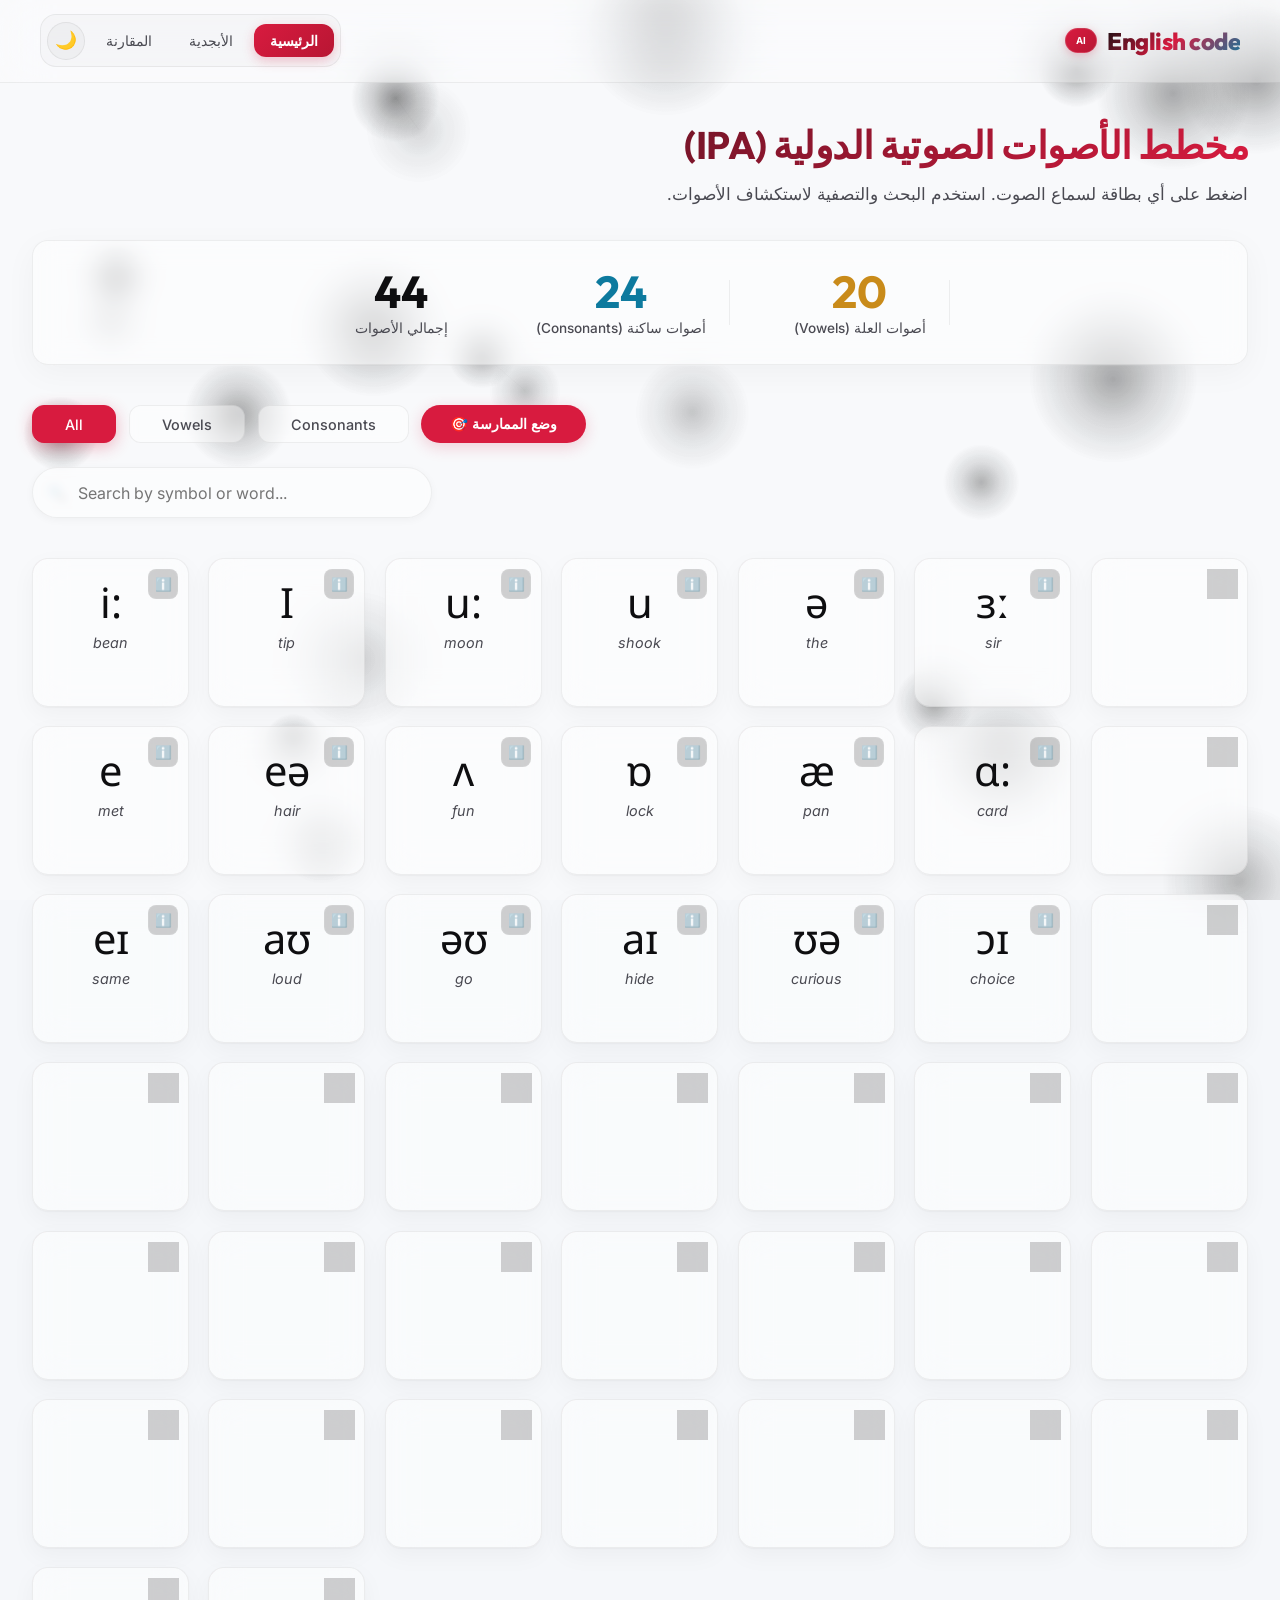
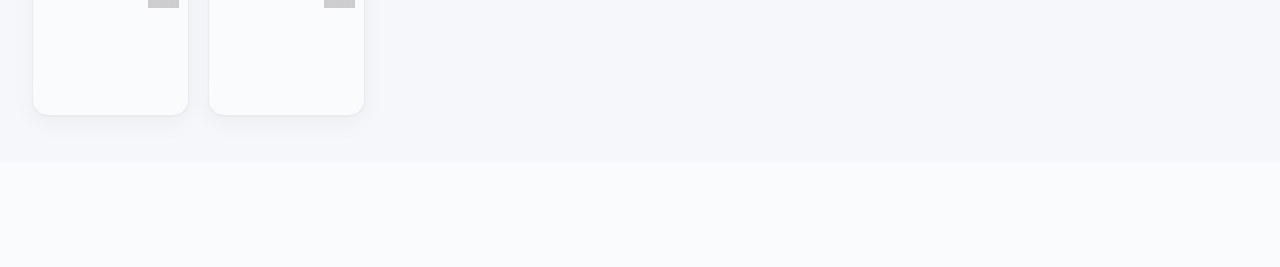
==== index.html @ bb591b95 "الإصدار الأولي: مشروع مخطط IPA التفاعلي مع جميع الأصوات والتصاميم" ====
<!DOCTYPE html>
<html lang="ar" dir="rtl">
<head>
    <meta charset="UTF-8">
    <meta name="viewport" content="width=device-width, initial-scale=1.0">
    <title>مخطط IPA التفاعلي - الرئيسية</title>
    <link rel="stylesheet" href="css/style.css">
    <link rel="stylesheet" href="css/components.css">

</head>
<body>

    <canvas id="bgCanvas"></canvas>

    <header class="site-header" id="mainHeader">
        <div class="logo">
            <a href="index.html">
                <span class="logo-brand">English code</span>
                <span class="logo-badge">AI</span>
            </a>
        </div>
        <nav>
            <ul class="nav-list">
                <li><a href="index.html" class="active">الرئيسية</a></li>
                <li><a href="alphabet.html">الأبجدية</a></li>
                <li><a href="compare.html">المقارنة</a></li>
                <li>
                    <button class="theme-toggle" id="themeToggle" aria-label="تبديل الوضع الليلي">🌙</button>
                </li>
            </ul>
        </nav>
    </header>

    <main id="mainContent">
        <div class="intro">
            <h1>مخطط الأصوات الصوتية الدولية (IPA)</h1>
            <p>اضغط على أي بطاقة لسماع الصوت. استخدم البحث والتصفية لاستكشاف الأصوات.</p>
        </div>

        <div class="hero-stats">
            <div class="stat-item">
                <div class="stat-number" id="vowelCount">0</div>
                <div class="stat-label">أصوات العلة (Vowels)</div>
            </div>
            <div class="stat-item">
                <div class="stat-number" id="consonantCount">0</div>
                <div class="stat-label">أصوات ساكنة (Consonants)</div>
            </div>
            <div class="stat-item">
                <div class="stat-number" id="totalCount">0</div>
                <div class="stat-label">إجمالي الأصوات</div>
            </div>
        </div>

        <div class="content-ltr" dir="ltr">
            <div class="filter-buttons">
                <button class="filter-btn active" data-filter="all">All</button>
                <button class="filter-btn" data-filter="vowels">Vowels</button>
                <button class="filter-btn" data-filter="consonants">Consonants</button>
                <button class="practice-btn" id="practiceBtn">🎯 وضع الممارسة</button>
            </div>
            <div class="search-bar">
                <input type="text" id="searchInput" placeholder="Search by symbol or word...">
            </div>
            <div class="cards-grid" id="cardsContainer"></div>
        </div>
    </main>

    <footer class="site-footer">
        <p>© 2026 English code. جميع الحقوق محفوظة.</p>
        <p>المؤلف: medo king | <a href="https://wa.me/201277398832" target="_blank" style="color: var(--color-accent); text-decoration: none;">واتساب: 01277398832</a></p>
        <p style="font-size: 0.8rem; opacity: 0.7;">جميع الملفات الصوتية من مصادر مفتوحة.</p>
    </footer>

    <div id="detailModal" class="modal-overlay" style="display: none;" role="dialog" aria-modal="true" aria-label="نافذة التفاصيل">
        <div class="modal-content">
            <button class="modal-close-btn" id="closeModalBtn" aria-label="إغلاق النافذة">&times;</button>
            <div id="modalBody" class="modal-body"></div>
        </div>
    </div>

    <!-- ترتيب التحميل مهم: config قبل كل شيء، ثم الخدمات المشتركة، ثم منطق الصفحة -->
    <script src="js/config.js"></script>
    <script src="js/data-service.js"></script>
    <script src="js/audio-service.js"></script>
    <script src="js/theme-service.js"></script>
    <script src="js/sound-card-factory.js"></script>
    <script src="js/particles.js"></script>
    <script src="js/home-page.js"></script>
</body>
</html>
---- css/style.css ----
@import url('https://fonts.googleapis.com/css2?family=Outfit:wght@400;600;700&family=Inter:wght@400;500;600&family=Noto+Sans:ital,wght@0,400;0,700;1,400&display=swap');

:root {
    /* Light Mode (محسّن) */
    --color-bg: #f5f7fa;
    --color-card: rgba(255, 255, 255, 0.45);
    --color-card-solid: #ffffff;
    --color-accent: #d81b3f;
    --color-accent-glow: rgba(216, 27, 63, 0.3);
    --color-gold: #c98b1a;
    --color-cyan: #0d7a9e;
    --color-text: #0e0e10;
    --color-text-secondary: #4a4a52;
    --color-border: rgba(0, 0, 0, 0.06);
    --color-shadow: rgba(0, 0, 0, 0.04);
    --font-display: 'Outfit', sans-serif;
    --font-body: 'Inter', sans-serif;
    --font-symbols: 'Noto Sans', 'Segoe UI', system-ui, sans-serif;
    --border-radius: 16px;
    --transition-speed: 0.25s;
}

/* Dark Mode (محسّن) */
[data-theme="dark"] {
    --color-bg: #090a0f;
    --color-card: rgba(255, 255, 255, 0.03);
    --color-card-solid: #12141c;
    --color-text: #f0f2f7;
    --color-text-secondary: #8a8e99;
    --color-border: rgba(255, 255, 255, 0.05);
    --color-shadow: rgba(0, 0, 0, 0.4);
}

* {
    margin: 0;
    padding: 0;
    box-sizing: border-box;
}

html {
    scroll-behavior: smooth;
    scrollbar-width: thin;
    scrollbar-color: var(--color-accent) transparent;
}

body {
    background-color: var(--color-bg);
    color: var(--color-text);
    font-family: var(--font-body);
    line-height: 1.6;
    min-height: 100vh;
    display: flex;
    flex-direction: column;
    overflow-x: hidden;
    position: relative;
    transition: background-color 0.4s ease, color 0.4s ease;
}

/* Custom Scrollbar */
::-webkit-scrollbar {
    width: 8px;
}
::-webkit-scrollbar-track {
    background: transparent;
}
::-webkit-scrollbar-thumb {
    background: var(--color-accent);
    border-radius: 4px;
    opacity: 0.5;
}
::-webkit-scrollbar-thumb:hover {
    background: #b81633;
}

/* ===== خلفية Canvas ===== */
/*
 * شفافة تمامًا عمدًا: particles.js أصبح يرسم "غسلة" شبه شفافة بنفس منطق
 * الوضع الليلي/النهاري بنفسه (rgba wash داخل الـ Canvas)، فلا حاجة لخلفية
 * CSS منفصلة هنا قد تتعارض معها أو تُضاعف التعتيم فوق بعضه.
 */
#bgCanvas {
    position: fixed;
    top: 0;
    left: 0;
    width: 100%;
    height: 100%;
    z-index: 0;
    pointer-events: none;
    background: transparent;
}

/* ===== المحتويات فوق الخلفية ===== */
header, main, footer, .modal-overlay {
    position: relative;
    z-index: 1;
}

/* ===== انتقال الصفحة ===== */
::view-transition-old(root) { animation: fadeOut 0.25s ease forwards; }
::view-transition-new(root) { animation: fadeIn 0.35s ease forwards; }
@keyframes fadeOut { from { opacity: 1; } to { opacity: 0; } }
@keyframes fadeIn { from { opacity: 0; transform: translateY(12px); } to { opacity: 1; transform: translateY(0); } }

/* ===== الهيدر الزجاجي المحسّن ===== */
.site-header {
    position: sticky;
    top: 0;
    z-index: 100;
    padding: 0.9rem 2.5rem;
    background: rgba(255, 255, 255, 0.25);
    backdrop-filter: blur(24px) saturate(140%);
    -webkit-backdrop-filter: blur(24px) saturate(140%);
    border-bottom: 1px solid var(--color-border);
    display: flex;
    justify-content: space-between;
    align-items: center;
    transition: all 0.4s cubic-bezier(0.16, 1, 0.3, 1);
    gap: 1.5rem;
}

[data-theme="dark"] .site-header {
    background: rgba(10, 10, 12, 0.45);
    border-bottom-color: rgba(255, 255, 255, 0.04);
}

.site-header.scrolled {
    background: rgba(255, 255, 255, 0.92);
    backdrop-filter: blur(32px) saturate(160%);
    box-shadow: 0 4px 30px var(--color-shadow), 0 1px 0 rgba(216, 27, 63, 0.06);
    padding: 0.7rem 2.5rem;
}

[data-theme="dark"] .site-header.scrolled {
    background: rgba(10, 10, 12, 0.92);
    box-shadow: 0 4px 30px rgba(0,0,0,0.5), 0 1px 0 rgba(216, 27, 63, 0.08);
}

/* ===== الشعار المحسّن ===== */
.logo {
    display: flex;
    align-items: center;
    gap: 0.6rem;
    flex-shrink: 0;
}

.logo a {
    display: flex;
    align-items: center;
    gap: 0.6rem;
    text-decoration: none;
    position: relative;
    padding: 0.4rem 0;
}

.logo-brand {
    font-family: var(--font-display);
    font-weight: 800;
    font-size: 1.5rem;
    letter-spacing: -0.5px;
    background: linear-gradient(135deg, var(--color-text) 0%, var(--color-accent) 50%, var(--color-cyan) 100%);
    -webkit-background-clip: text;
    -webkit-text-fill-color: transparent;
    background-clip: text;
    position: relative;
    transition: all 0.3s ease;
}

.logo a:hover .logo-brand {
    filter: brightness(1.1);
    transform: scale(1.02);
}

.logo-badge {
    font-size: 0.6rem;
    font-weight: 700;
    color: #fff;
    background: linear-gradient(135deg, var(--color-accent), #b81633);
    padding: 0.25rem 0.6rem;
    border-radius: 20px;
    letter-spacing: 0.5px;
    text-transform: uppercase;
    box-shadow: 0 2px 8px rgba(216, 27, 63, 0.25);
    animation: badgePulse 3s ease-in-out infinite;
    border: 1px solid rgba(255,255,255,0.15);
    white-space: nowrap;
}

@keyframes badgePulse {
    0%, 100% { box-shadow: 0 2px 8px rgba(216, 27, 63, 0.25); }
    50% { box-shadow: 0 2px 16px rgba(216, 27, 63, 0.4); }
}

[data-theme="dark"] .logo-badge {
    background: linear-gradient(135deg, var(--color-accent), #ff3355);
}

/* ===== Dark Mode Toggle المحسّن ===== */
.theme-toggle {
    background: rgba(0,0,0,0.03);
    border: 1px solid var(--color-border);
    border-radius: 50%;
    width: 38px;
    height: 38px;
    cursor: pointer;
    display: flex;
    align-items: center;
    justify-content: center;
    font-size: 1.1rem;
    transition: all 0.3s cubic-bezier(0.16, 1, 0.3, 1);
    color: var(--color-text-secondary);
    position: relative;
    overflow: hidden;
}

.theme-toggle::before {
    content: '';
    position: absolute;
    inset: 0;
    border-radius: 50%;
    background: linear-gradient(135deg, var(--color-accent), var(--color-cyan));
    opacity: 0;
    transition: opacity 0.3s ease;
    z-index: -1;
}

.theme-toggle:hover {
    border-color: transparent;
    color: #fff;
    transform: rotate(20deg) scale(1.1);
    box-shadow: 0 4px 16px rgba(216, 27, 63, 0.2);
}

.theme-toggle:hover::before {
    opacity: 1;
}

/* ===== قائمة التنقل المحسّنة ===== */
.nav-list {
    list-style: none;
    display: flex;
    gap: 0.3rem;
    align-items: center;
    background: rgba(0,0,0,0.02);
    padding: 0.4rem;
    border-radius: 16px;
    border: 1px solid var(--color-border);
}

[data-theme="dark"] .nav-list {
    background: rgba(255,255,255,0.03);
}

.nav-list a {
    color: var(--color-text-secondary);
    text-decoration: none;
    font-size: 0.9rem;
    font-weight: 500;
    padding: 0.5rem 1rem;
    border-radius: 12px;
    transition: all 0.25s cubic-bezier(0.16, 1, 0.3, 1);
    position: relative;
    white-space: nowrap;
}

.nav-list a:hover {
    color: var(--color-text);
    background: rgba(0,0,0,0.04);
}

.nav-list a.active {
    color: #fff;
    background: linear-gradient(135deg, var(--color-accent), #b81633);
    box-shadow: 0 4px 12px rgba(216, 27, 63, 0.25);
    font-weight: 600;
}

.nav-list a.active:hover {
    transform: translateY(-1px);
    box-shadow: 0 6px 16px rgba(216, 27, 63, 0.35);
}

/* ===== المحتوى الرئيسي ===== */
main {
    flex: 1;
    padding: 2rem;
    max-width: 1300px;
    margin: 0 auto;
    width: 100%;
    animation: fadeIn 0.5s ease;
}

.intro {
    margin-bottom: 2rem;
    text-align: right;
}

.intro h1 {
    font-family: var(--font-display);
    font-weight: 700;
    font-size: 2.4rem;
    margin-bottom: 0.3rem;
    letter-spacing: -0.5px;
    color: var(--color-text);
    background: linear-gradient(135deg, var(--color-text) 0%, var(--color-accent) 100%);
    -webkit-background-clip: text;
    -webkit-text-fill-color: transparent;
    background-clip: text;
}

.intro p {
    color: var(--color-text-secondary);
    font-size: 1.05rem;
}

/* ===== لوحة المعلومات المحسّنة ===== */
.hero-stats {
    display: flex;
    gap: 2.5rem;
    background: var(--color-card);
    backdrop-filter: blur(12px);
    -webkit-backdrop-filter: blur(12px);
    padding: 1.5rem 2.5rem;
    border-radius: var(--border-radius);
    margin-bottom: 2.5rem;
    justify-content: center;
    flex-wrap: wrap;
    border: 1px solid var(--color-border);
    box-shadow: 0 8px 32px var(--color-shadow);
    transition: transform 0.3s ease;
}

.hero-stats:hover {
    transform: translateY(-2px);
}

.stat-item {
    text-align: center;
    position: relative;
    padding: 0 1.5rem;
}

.stat-item:not(:last-child)::after {
    content: '';
    position: absolute;
    right: 0;
    top: 20%;
    height: 60%;
    width: 1px;
    background: var(--color-border);
}

.stat-number {
    font-family: var(--font-display);
    font-size: 2.8rem;
    font-weight: 700;
    line-height: 1.2;
    transition: transform 0.3s ease;
}

.stat-item:hover .stat-number {
    transform: scale(1.1);
}

.stat-number#vowelCount { color: var(--color-gold); }
.stat-number#consonantCount { color: var(--color-cyan); }
.stat-number#totalCount { color: var(--color-text); }

.stat-label {
    color: var(--color-text-secondary);
    font-size: 0.85rem;
    font-weight: 500;
}

/* ===== أزرار التصفية المحسّنة ===== */
.filter-btn {
    background: var(--color-card);
    backdrop-filter: blur(5px);
    color: var(--color-text-secondary);
    border: 1px solid var(--color-border);
    border-radius: 12px;
    padding: 0.6rem 2rem;
    cursor: pointer;
    font-family: var(--font-body);
    font-size: 0.9rem;
    font-weight: 500;
    transition: all var(--transition-speed);
    position: relative;
    overflow: hidden;
}

.filter-btn::before {
    content: '';
    position: absolute;
    inset: 0;
    background: linear-gradient(135deg, transparent, rgba(255,255,255,0.1));
    opacity: 0;
    transition: opacity 0.3s;
}

.filter-btn:hover::before {
    opacity: 1;
}

.filter-btn:hover {
    border-color: var(--color-text-secondary);
    color: var(--color-text);
    transform: translateY(-1px);
    box-shadow: 0 4px 15px var(--color-accent-glow);
}

.filter-btn.active[data-filter="all"] {
    background: var(--color-accent);
    color: #fff;
    border-color: var(--color-accent);
    box-shadow: 0 4px 16px rgba(216, 27, 63, 0.3);
}

.filter-btn.active[data-filter="vowels"] {
    background: var(--color-gold);
    color: #fff;
    border-color: var(--color-gold);
    box-shadow: 0 4px 16px rgba(201, 139, 26, 0.3);
}

.filter-btn.active[data-filter="consonants"] {
    background: var(--color-cyan);
    color: #fff;
    border-color: var(--color-cyan);
    box-shadow: 0 4px 16px rgba(13, 122, 158, 0.3);
}

.filter-buttons {
    display: flex;
    gap: 0.8rem;
    margin-bottom: 1.5rem;
    flex-wrap: wrap;
}

/* ===== البحث المحسّن ===== */
.search-bar {
    position: relative;
    margin-bottom: 1.5rem;
}

.search-bar input {
    width: 100%;
    max-width: 400px;
    padding: 0.9rem 1.5rem 0.9rem 2.8rem;
    background: var(--color-card);
    backdrop-filter: blur(5px);
    border: 1px solid var(--color-border);
    border-radius: 40px;
    color: var(--color-text);
    font-family: var(--font-body);
    font-size: 1rem;
    outline: none;
    transition: all 0.3s ease;
    box-shadow: 0 2px 8px var(--color-shadow);
}

.search-bar::before {
    content: '🔍';
    position: absolute;
    left: 1rem;
    top: 50%;
    transform: translateY(-50%);
    opacity: 0.4;
    font-size: 0.9rem;
}

.search-bar input:focus {
    border-color: var(--color-accent);
    box-shadow: 0 0 0 4px rgba(216, 27, 63, 0.08), 0 4px 12px rgba(216, 27, 63, 0.1);
    background: rgba(255, 255, 255, 0.9);
}

[data-theme="dark"] .search-bar input:focus {
    background: rgba(255, 255, 255, 0.05);
}

/* ===== Toast Notifications ===== */
.toast-container {
    position: fixed;
    bottom: 2rem;
    left: 50%;
    transform: translateX(-50%);
    z-index: 2000;
    display: flex;
    flex-direction: column;
    gap: 0.5rem;
    pointer-events: none;
}

.toast {
    background: var(--color-card);
    backdrop-filter: blur(16px);
    border: 1px solid var(--color-border);
    padding: 0.8rem 1.5rem;
    border-radius: 40px;
    box-shadow: 0 8px 32px var(--color-shadow);
    font-size: 0.9rem;
    color: var(--color-text);
    animation: toastIn 0.3s ease, toastOut 0.3s ease 2.7s forwards;
    display: flex;
    align-items: center;
    gap: 0.5rem;
    pointer-events: auto;
}

@keyframes toastIn {
    from { opacity: 0; transform: translateY(20px) scale(0.9); }
    to { opacity: 1; transform: translateY(0) scale(1); }
}

@keyframes toastOut {
    to { opacity: 0; transform: translateY(-20px) scale(0.9); }
}

/* ===== التذييل ===== */
.site-footer {
    background: var(--color-card);
    backdrop-filter: blur(8px);
    padding: 1.2rem 2rem;
    text-align: center;
    color: var(--color-text-secondary);
    font-size: 0.85rem;
    border-top: 1px solid var(--color-border);
    margin-top: auto;
}

/* ===== Loading Skeleton ===== */
.skeleton {
    background: linear-gradient(90deg, var(--color-border) 25%, rgba(255,255,255,0.5) 50%, var(--color-border) 75%);
    background-size: 200% 100%;
    animation: shimmer 1.5s infinite;
    border-radius: var(--border-radius);
}

@keyframes shimmer {
    0% { background-position: 200% 0; }
    100% { background-position: -200% 0; }
}

/* ===== استجابة الجوال ===== */
@media (max-width: 640px) {
    .site-header { padding: 0.6rem 1rem; flex-wrap: wrap; gap: 0.5rem; }
    .nav-list { gap: 1rem; font-size: 0.85rem; }
    main { padding: 1rem; }
    .intro h1 { font-size: 1.8rem; }
    .hero-stats { padding: 1rem; gap: 1.2rem; }
    .stat-number { font-size: 2rem; }
    .stat-item:not(:last-child)::after { display: none; }

    .theme-toggle { margin-right: 0.5rem; width: 32px; height: 32px; }
}
---- css/components.css ----
/* ========== البطاقات (Liquid Glass محسّن) ========== */
.sound-card {
    background: var(--color-card);
    backdrop-filter: blur(16px) saturate(110%);
    -webkit-backdrop-filter: blur(16px) saturate(110%);
    border-radius: var(--border-radius);
    padding: 1.2rem 0.8rem;
    text-align: center;
    cursor: pointer;
    position: relative;
    overflow: hidden;
    border: 1px solid var(--color-border);
    box-shadow: 0 8px 24px var(--color-shadow), 0 1px 2px var(--color-shadow);
    user-select: none;
    transform-style: preserve-3d;
    transition: transform 0.4s cubic-bezier(0.16, 1, 0.3, 1), box-shadow 0.4s cubic-bezier(0.16, 1, 0.3, 1), border-color 0.3s ease;
    will-change: transform;
    opacity: 0;
    animation: cardAppear 0.5s cubic-bezier(0.23, 1, 0.32, 1) forwards;
}

@keyframes cardAppear {
    0% { opacity: 0; transform: translateY(30px) scale(0.95); }
    100% { opacity: 1; transform: translateY(0) scale(1); }
}

/* Glow Effect on Hover (تتبع الماوس) */
.sound-card::after {
    content: '';
    position: absolute;
    inset: -2px;
    border-radius: inherit;
    background: radial-gradient(circle at var(--mouse-x, 50%) var(--mouse-y, 50%), rgba(216, 27, 63, 0.2), transparent 60%);
    opacity: 0;
    transition: opacity 0.4s ease;
    pointer-events: none;
    z-index: -1;
}

.sound-card:hover::after {
    opacity: 1;
}

/* Gradient Border */
.sound-card::before {
    content: '';
    position: absolute;
    inset: -1px;
    border-radius: inherit;
    background: linear-gradient(135deg, rgba(216, 27, 63, 0.2), rgba(13, 122, 158, 0.1), rgba(216, 27, 63, 0.15));
    -webkit-mask: linear-gradient(#fff 0 0) content-box, linear-gradient(#fff 0 0);
    -webkit-mask-composite: xor;
    mask-composite: exclude;
    padding: 1px;
    pointer-events: none;
    opacity: 0.3;
    transition: opacity 0.4s ease;
}

.sound-card:hover::before {
    opacity: 1;
}

.sound-card:hover {
    border-color: rgba(216, 27, 63, 0.15);
    box-shadow: 0 12px 48px rgba(216, 27, 63, 0.08), 0 0 0 1px rgba(216, 27, 63, 0.05);
    transform: translateY(-4px);
}

.sound-card:active {
    transform: translateY(-2px) scale(0.98);
}

.sound-card .symbol {
    font-family: var(--font-symbols);
    font-size: 2.6rem;
    color: var(--color-text);
    margin-bottom: 0.2rem;
    line-height: 1.2;
    transform: translateZ(30px);
    transition: transform 0.3s ease;
}

.sound-card:hover .symbol {
    transform: translateZ(30px) scale(1.1);
}

.sound-card .word {
    font-size: 0.9rem;
    color: var(--color-text-secondary);
    margin-bottom: 0.4rem;
    font-style: italic;
    transform: translateZ(20px);
}

/* Small letter for alphabet */
.small-letter {
    font-size: 1.2rem;
    color: var(--color-text-secondary);
    opacity: 0.7;
    margin-bottom: 0.3rem;
}

.phonetic {
    font-family: var(--font-symbols);
    font-size: 0.85rem;
    color: var(--color-accent);
    opacity: 0.8;
}

/* ===== المؤثر الصوتي المحسّن ===== */
.audio-visualizer {
    display: flex;
    justify-content: center;
    align-items: center;
    gap: 3px;
    height: 24px;
    margin: 6px 0 2px;
    opacity: 0;
    transition: opacity 0.2s ease;
}

.sound-card.is-playing .audio-visualizer {
    opacity: 1;
}

.audio-visualizer .bar {
    display: block;
    width: 4px;
    height: 6px;
    background: var(--color-accent);
    border-radius: 4px;
    transform-origin: bottom;
    transition: height 0.1s ease;
}

.sound-card.is-playing .audio-visualizer .bar:nth-child(1) {
    animation: barBounce 0.4s ease-in-out infinite alternate;
}
.sound-card.is-playing .audio-visualizer .bar:nth-child(2) {
    animation: barBounce 0.6s ease-in-out 0.1s infinite alternate;
}
.sound-card.is-playing .audio-visualizer .bar:nth-child(3) {
    animation: barBounce 0.5s ease-in-out 0.2s infinite alternate;
}

@keyframes barBounce {
    0% { height: 6px; background: var(--color-text-secondary); }
    100% { height: 22px; background: var(--color-accent); }
}

/* ===== زر التفاصيل — تصميم SVG احترافي ===== */
.info-btn {
    position: absolute;
    top: 10px;
    right: 10px;
    width: 30px;
    height: 30px;
    border-radius: 8px;
    border: 1px solid rgba(255, 255, 255, 0.1);
    background: rgba(0, 0, 0, 0.3);
    cursor: pointer;
    display: flex;
    align-items: center;
    justify-content: center;
    padding: 0;
    transition: all 0.25s cubic-bezier(0.4, 0, 0.2, 1);
    z-index: 2;
    transform: translateZ(40px);
}

.info-btn svg {
    width: 16px;
    height: 16px;
    stroke: rgba(255, 255, 255, 0.5);
    transition: all 0.25s ease;
    pointer-events: none;
}

/* عند hover على البطاقة — يظهر الزر بوضوح */
.sound-card:hover .info-btn {
    border-color: rgba(255, 255, 255, 0.2);
    background: rgba(0, 0, 0, 0.5);
}

/* عند hover على الزر نفسه */
.info-btn:hover {
    background: rgba(216, 27, 63, 0.2);
    border-color: rgba(216, 27, 63, 0.5);
    transform: translateZ(40px) translateY(-2px);
    box-shadow: 0 4px 12px rgba(216, 27, 63, 0.15);
}

.info-btn:hover svg {
    stroke: #d81b3f;
}

.info-btn:active {
    transform: translateZ(40px) translateY(0) scale(0.95);
}

/* إخفاء جزئي عند عدم التفاعل */
.sound-card .info-btn {
    opacity: 0.6;
}

.sound-card:hover .info-btn {
    opacity: 1;
}

/* ===== المودال الزجاجي المحسّن ===== */
.modal-overlay {
    position: fixed;
    top: 0;
    left: 0;
    width: 100%;
    height: 100%;
    background: rgba(0, 0, 0, 0.2);
    backdrop-filter: blur(20px);
    -webkit-backdrop-filter: blur(20px);
    display: none;
    justify-content: center;
    align-items: center;
    z-index: 1000;
    padding: 1.5rem;
    animation: fadeIn 0.3s ease;
}

.modal-content {
    background: var(--color-card);
    backdrop-filter: blur(40px);
    -webkit-backdrop-filter: blur(40px);
    border-radius: 24px;
    max-width: 560px;
    width: 100%;
    max-height: 90vh;
    overflow-y: auto;
    padding: 2rem 2rem 2.5rem;
    position: relative;
    border: 1px solid var(--color-border);
    box-shadow: 0 32px 80px var(--color-shadow);
    direction: rtl;
    animation: slideUp 0.4s cubic-bezier(0.23, 1, 0.32, 1);
    transform-origin: center;
}

@keyframes slideUp {
    from { transform: translateY(40px) scale(0.96) rotateX(-5deg); opacity: 0; }
    to { transform: translateY(0) scale(1) rotateX(0); opacity: 1; }
}

.modal-close-btn {
    position: sticky;
    top: 0;
    float: left;
    background: rgba(0,0,0,0.02);
    border: none;
    color: var(--color-text-secondary);
    font-size: 2.2rem;
    font-weight: 300;
    cursor: pointer;
    padding: 0 0.5rem;
    border-radius: 50%;
    transition: all 0.3s ease;
    z-index: 10;
    line-height: 1;
}

.modal-close-btn:hover {
    color: var(--color-accent);
    background: rgba(216, 27, 63, 0.08);
    transform: rotate(90deg) scale(1.1);
}

.modal-symbol { 
    font-family: var(--font-symbols); 
    font-size: 4.5rem; 
    color: var(--color-text); 
    direction: ltr; 
    text-align: center;
    margin-bottom: 0.5rem;
}

.modal-word { 
    font-size: 1.4rem; 
    color: var(--color-text-secondary); 
    font-style: italic; 
    direction: ltr; 
    text-align: center;
}

.modal-guide-image { 
    max-width: 200px; 
    border-radius: 16px; 
    border: 1px solid var(--color-border); 
    margin: 1rem auto; 
    display: block;
    box-shadow: 0 8px 24px var(--color-shadow);
    transition: transform 0.3s ease;
}

.modal-guide-image:hover {
    transform: scale(1.02);
}

.modal-play-main { 
    background: var(--color-accent); 
    color: #fff; 
    border: none; 
    border-radius: 40px; 
    padding: 0.9rem 2.5rem; 
    font-weight: 600; 
    cursor: pointer; 
    transition: all 0.3s;
    display: block;
    margin: 1rem auto;
    font-size: 1rem;
    box-shadow: 0 4px 16px rgba(216, 27, 63, 0.2);
}

.modal-play-main:hover { 
    background: #b81633; 
    transform: translateY(-2px) scale(1.02);
    box-shadow: 0 6px 20px rgba(216, 27, 63, 0.3);
}

.modal-play-main:active {
    transform: translateY(0) scale(0.98);
}

.modal-description {
    text-align: right; 
    background: rgba(0,0,0,0.02); 
    padding: 1.2rem 1.5rem; 
    border-radius: 16px; 
    border-right: 4px solid var(--color-accent);
    margin-top: 1rem;
}

[data-theme="dark"] .modal-description {
    background: rgba(255,255,255,0.03);
}

.modal-description h3 {
    margin-bottom: 0.5rem;
    font-family: var(--font-display);
}

.modal-description p { 
    color: var(--color-text-secondary); 
    line-height: 1.9; 
}

.modal-words-section h3 {
    text-align: right;
    font-family: var(--font-display);
    margin-bottom: 1rem;
}

/* شبكة الأمثلة (اتجاه LTR للكلمات الإنجليزية) */
.modal-words-grid { 
    display: flex; 
    flex-wrap: wrap; 
    gap: 0.6rem; 
    justify-content: center; 
    direction: ltr;
}

.modal-word-item { 
    background: rgba(0,0,0,0.02); 
    border-radius: 30px; 
    padding: 0.5rem 1.2rem; 
    display: inline-flex; 
    align-items: center; 
    gap: 0.6rem; 
    border: 1px solid transparent;
    transition: all 0.2s ease;
    cursor: pointer;
}

.modal-word-item:hover { 
    border-color: var(--color-accent); 
    background: rgba(216, 27, 63, 0.05);
    transform: translateY(-1px);
}

.modal-word-play { 
    background: none; 
    border: none; 
    color: var(--color-accent); 
    cursor: pointer;
    font-size: 0.8rem;
    transition: transform 0.2s;
}

.modal-word-play:hover {
    transform: scale(1.2);
}

/* ===== عناصر المقارنة المحسّنة ===== */
.compare-controls { 
    display: flex; 
    justify-content: center; 
    align-items: center; 
    gap: 1.5rem; 
    flex-wrap: wrap; 
    margin-bottom: 2rem;
}

.sound-select { 
    background: var(--color-card); 
    backdrop-filter: blur(5px); 
    color: var(--color-text); 
    border: 1px solid var(--color-border); 
    border-radius: var(--border-radius); 
    padding: 0.8rem 1.2rem; 
    min-width: 200px;
    font-size: 1rem;
    cursor: pointer;
    transition: all 0.3s;
}

.sound-select:focus {
    border-color: var(--color-accent);
    box-shadow: 0 0 0 3px rgba(216, 27, 63, 0.1);
    outline: none;
}

.vs-text { 
    font-size: 1.6rem; 
    font-weight: bold; 
    color: var(--color-accent);
    font-family: var(--font-display);
}

.compare-cards {
    display: grid;
    grid-template-columns: 1fr 1fr;
    gap: 2rem;
    margin-bottom: 2rem;
}

.compare-card {
    min-height: 200px;
    display: flex;
    flex-direction: column;
    justify-content: center;
    align-items: center;
}

.compare-card .play-btn {
    margin-top: 1rem;
    background: var(--color-accent);
    color: white;
    border: none;
    border-radius: 50%;
    width: 48px;
    height: 48px;
    font-size: 1.2rem;
    cursor: pointer;
    transition: all 0.3s;
    box-shadow: 0 4px 12px rgba(216, 27, 63, 0.2);
}

.compare-card .play-btn:hover {
    transform: scale(1.1);
    box-shadow: 0 6px 16px rgba(216, 27, 63, 0.3);
}

.explanation-box { 
    background: var(--color-card); 
    backdrop-filter: blur(10px); 
    border-radius: var(--border-radius); 
    padding: 1.5rem; 
    border: 1px solid var(--color-border);
    box-shadow: 0 8px 32px var(--color-shadow);
}

.explanation-box h3 {
    font-family: var(--font-display);
    margin-bottom: 1rem;
    color: var(--color-text);
    text-align: center;
}

.desc-item { 
    background: rgba(0,0,0,0.02); 
    padding: 1rem 1.2rem; 
    border-radius: var(--border-radius); 
    border-right: 3px solid var(--color-accent);
    margin-bottom: 0.8rem;
    transition: transform 0.2s;
}

.desc-item:hover {
    transform: translateX(-4px);
}

.desc-item strong {
    color: var(--color-accent);
    font-size: 1.1rem;
}

/* ===== Cards Grid ===== */
.cards-grid {
    display: grid;
    grid-template-columns: repeat(auto-fill, minmax(140px, 1fr));
    gap: 1.2rem;
    padding: 1rem 0;
}

/* ===== Empty State ===== */
.empty-state {
    text-align: center;
    padding: 3rem;
    color: var(--color-text-secondary);
    grid-column: 1 / -1;
}

.empty-state-icon {
    font-size: 3rem;
    margin-bottom: 1rem;
    opacity: 0.5;
}

/* ===== Responsive Compare ===== */
@media (max-width: 640px) {
    .compare-cards {
        grid-template-columns: 1fr;
    }
    .compare-card {
        min-height: 160px;
    }
}

/* ========== صور الدليل في بطاقات المقارنة ========== */
.compare-card .guide-image {
    max-width: 100%;
    height: auto;
    max-height: 130px;
    border-radius: 12px;
    margin-bottom: 0.8rem;
    object-fit: contain;
    display: block;
    margin-left: auto;
    margin-right: auto;
    transition: transform 0.3s ease;
}

.compare-card:hover .guide-image {
    transform: scale(1.05);
}

/* تحسين توزيع البطاقة نفسها */
.compare-card {
    display: flex;
    flex-direction: column;
    justify-content: space-between;
    align-items: center;
    min-height: 240px;
    padding: 1.5rem 1rem;
}

/* ===== زر وضع الممارسة ===== */
.practice-btn {
    background: var(--color-accent);
    color: #fff;
    border: none;
    border-radius: 40px;
    padding: 0.6rem 1.8rem;
    font-family: var(--font-body);
    font-size: 0.9rem;
    font-weight: 600;
    cursor: pointer;
    transition: all 0.3s ease;
    margin-right: auto;
    box-shadow: 0 4px 16px rgba(216, 27, 63, 0.2);
}

.practice-btn:hover {
    transform: translateY(-2px);
    box-shadow: 0 6px 20px rgba(216, 27, 63, 0.3);
}

.practice-btn:active {
    transform: translateY(0) scale(0.97);
}

/* ===== شبكة اختبار الممارسة ===== */
.quiz-grid {
    display: grid;
    grid-template-columns: 1fr 1fr;
    gap: 1rem;
}

.quiz-option {
    background: var(--color-card);
    border: 2px solid var(--color-border);
    border-radius: 16px;
    padding: 1.2rem 1rem;
    cursor: pointer;
    transition: all 0.2s ease;
    text-align: center;
    font-family: inherit;
}

.quiz-option:hover {
    border-color: var(--color-accent);
    transform: translateY(-3px);
    box-shadow: 0 8px 24px rgba(0,0,0,0.04);
}

.quiz-option:active {
    transform: translateY(-1px) scale(0.98);
}

.quiz-option.correct {
    background: rgba(34, 197, 94, 0.08);
    border-color: #22c55e;
    color: #15803d;
    pointer-events: none;
}

.quiz-option.wrong {
    background: rgba(239, 68, 68, 0.08);
    border-color: #ef4444;
    color: #b91c1c;
    pointer-events: none;
}

.quiz-symbol {
    display: block;
    font-family: var(--font-symbols);
    font-size: 2.2rem;
    margin-bottom: 0.4rem;
    font-weight: 700;
}

.quiz-word {
    font-size: 0.85rem;
    color: var(--color-text-secondary);
    font-style: italic;
}

/* ===== تركيز لوحة المفاتيح (Keyboard Navigation) ===== */
.sound-card:focus-visible {
    outline: 3px solid var(--color-accent);
    outline-offset: 3px;
    box-shadow: 0 0 0 6px rgba(216, 27, 63, 0.12);
    transform: perspective(800px) rotateY(0deg) rotateX(0deg) scale(1.03);
}

/* ===== استجابة شبكة الاختبار للجوال ===== */
@media (max-width: 480px) {
    .quiz-grid {
        grid-template-columns: 1fr;
    }
    .practice-btn {
        width: 100%;
        margin-top: 0.5rem;
    }
    .filter-buttons {
        flex-wrap: wrap;
    }
}

/* ===== إضافات للجداول (مثل صفحة المقارنة) ===== */
.compare-table {
    width: 100%;
    border-collapse: collapse;
    border-radius: var(--border-radius);
    overflow: hidden;
    background: var(--color-card);
    backdrop-filter: blur(8px);
    border: 1px solid var(--color-border);
    box-shadow: 0 8px 24px var(--color-shadow);
}

.compare-table thead tr {
    background: var(--color-accent);
    color: #fff;
}

.compare-table th,
.compare-table td {
    padding: 1rem 1.5rem;
    text-align: center;
    border-bottom: 1px solid var(--color-border);
}

.compare-table tbody tr:last-child td {
    border-bottom: none;
}

.compare-table tbody tr:hover {
    background: rgba(216, 27, 63, 0.03);
}
/* ===== حالة الإخفاء عبر البحث/الفلترة (بديل عن style="display:none" المضمّن) ===== */
.sound-card.is-hidden {
    display: none;
}

/* ===== قسم التهجئات الشائعة ===== */
.modal-spellings-section {
    margin-top: 1.5rem;
    text-align: right;
}

.modal-spellings-section h3 {
    margin-bottom: 1rem;
}

.modal-spellings-grid {
    display: flex;
    flex-direction: column;
    gap: 0.5rem;
}

.modal-spelling-item {
    display: flex;
    align-items: center;
    gap: 0.8rem;
    background: rgba(0,0,0,0.02);
    padding: 0.6rem 1rem;
    border-radius: 12px;
    border-right: 3px solid var(--color-accent);
    transition: all 0.2s ease;
}

[data-theme="dark"] .modal-spelling-item {
    background: rgba(255,255,255,0.03);
}

.modal-spelling-item:hover {
    transform: translateX(-4px);
    background: rgba(216, 27, 63, 0.04);
}

.spelling-pattern {
    font-family: var(--font-symbols);
    font-weight: 600;
    font-size: 1rem;
    color: var(--color-accent);
    background: rgba(216, 27, 63, 0.08);
    padding: 0.2rem 0.6rem;
    border-radius: 8px;
    white-space: nowrap;
    min-width: 60px;
    text-align: center;
}

.spelling-examples {
    font-size: 0.9rem;
    color: var(--color-text-secondary);
    font-style: italic;
    line-height: 1.4;
}
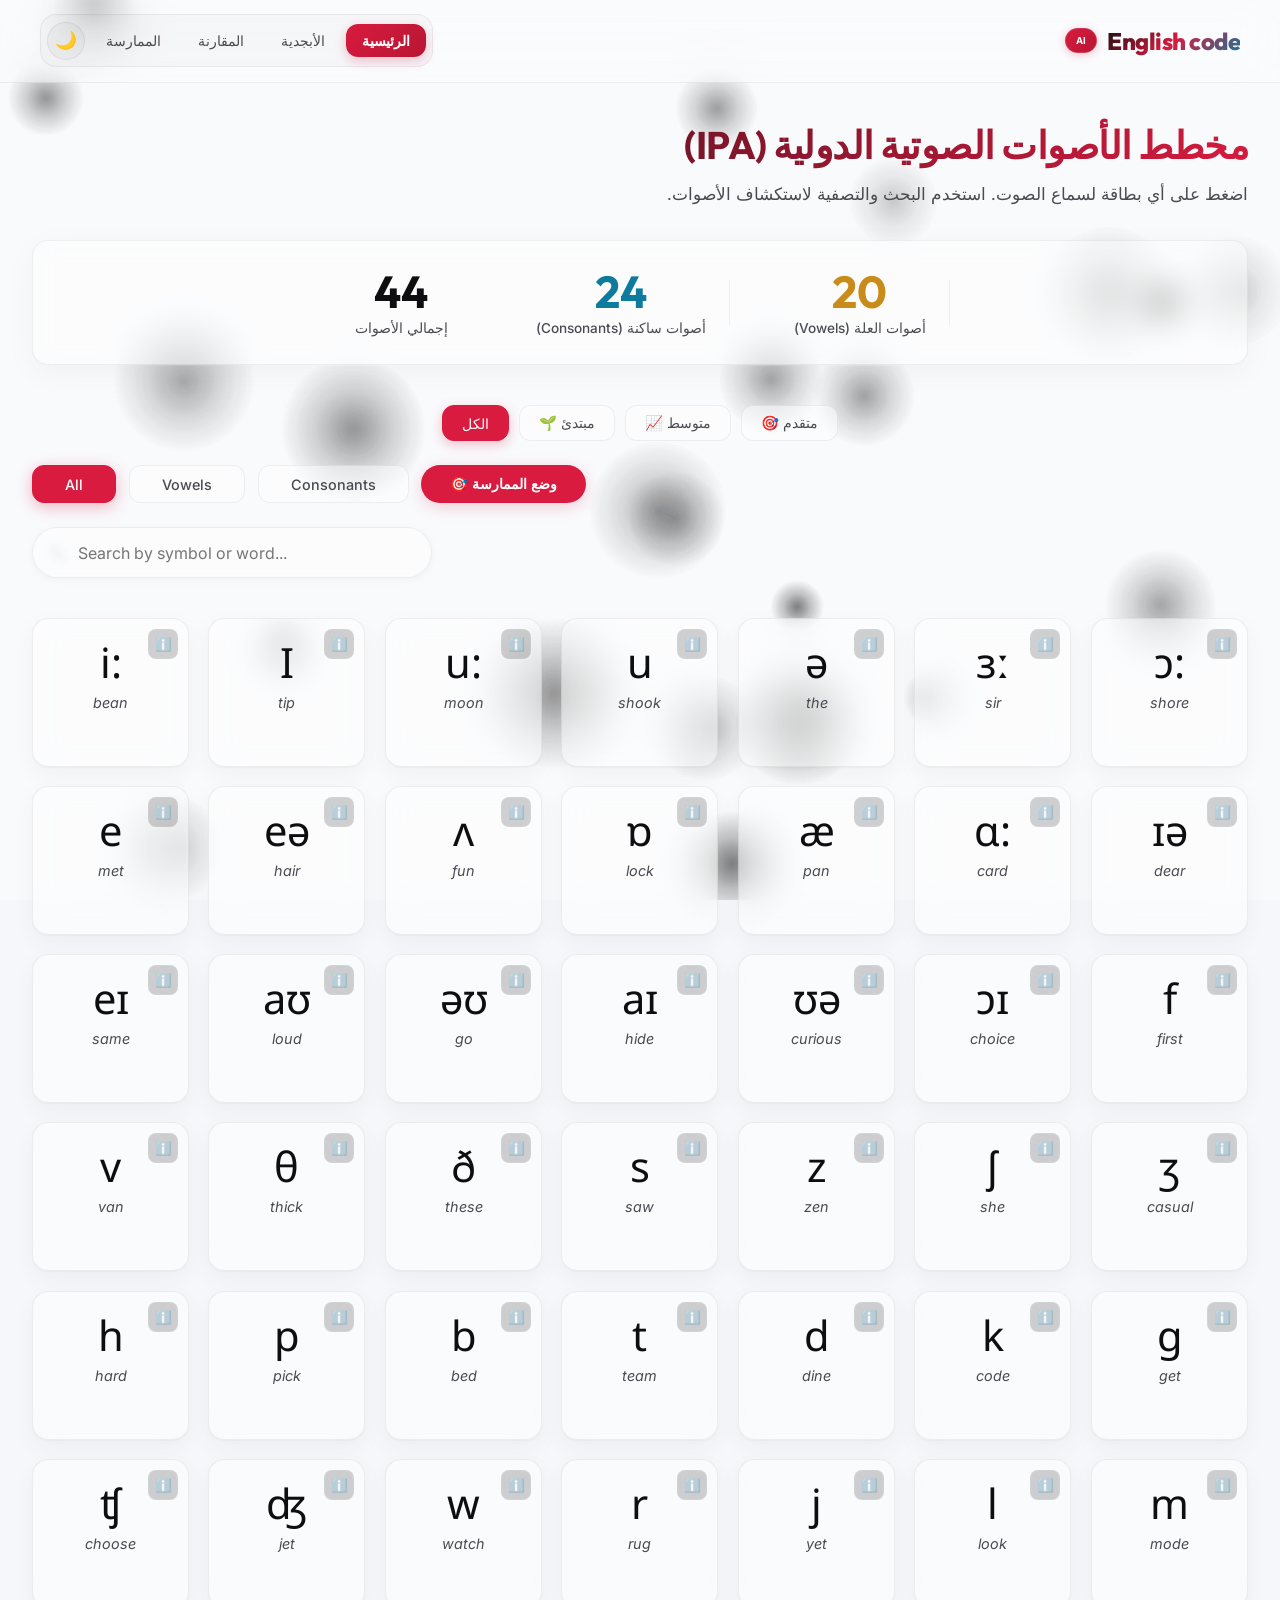
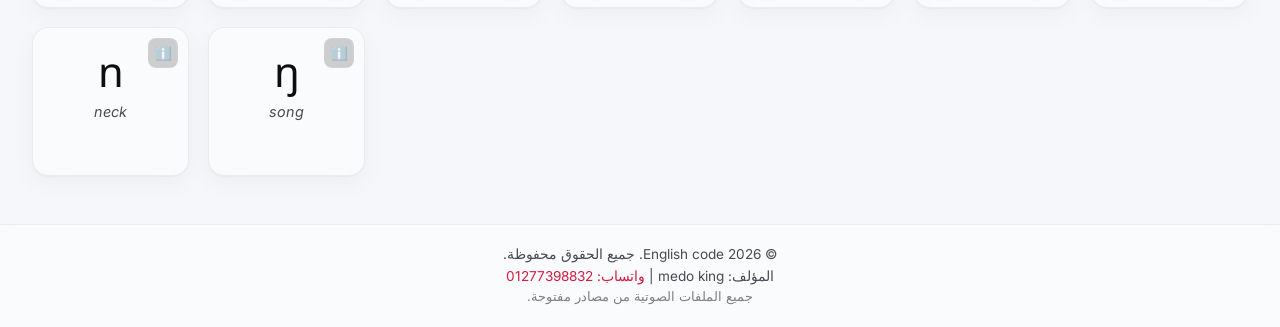
==== commit 26b36764: "Fix: challenge configuration bugs in practice page - Fix similar_sounds symbol mismatch (IPA symbols" ====
--- a/index.html
+++ b/index.html
@@ -6,6 +6,7 @@
     <title>مخطط IPA التفاعلي - الرئيسية</title>
     <link rel="stylesheet" href="css/style.css">
     <link rel="stylesheet" href="css/components.css">
+    <link rel="stylesheet" href="css/practice.css">
 
 </head>
 <body>
@@ -24,6 +25,7 @@
                 <li><a href="index.html" class="active">الرئيسية</a></li>
                 <li><a href="alphabet.html">الأبجدية</a></li>
                 <li><a href="compare.html">المقارنة</a></li>
+                <li><a href="practice.html">الممارسة</a></li>
                 <li>
                     <button class="theme-toggle" id="themeToggle" aria-label="تبديل الوضع الليلي">🌙</button>
                 </li>
@@ -53,6 +55,13 @@
         </div>
 
         <div class="content-ltr" dir="ltr">
+            <!-- Learning Path Tabs -->
+            <div class="level-tabs" id="levelTabs">
+                <button class="level-tab active" data-level="all">الكل</button>
+                <button class="level-tab" data-level="beginner">🌱 مبتدئ</button>
+                <button class="level-tab" data-level="intermediate">📈 متوسط</button>
+                <button class="level-tab" data-level="advanced">🎯 متقدم</button>
+            </div>
             <div class="filter-buttons">
                 <button class="filter-btn active" data-filter="all">All</button>
                 <button class="filter-btn" data-filter="vowels">Vowels</button>
@@ -86,6 +95,7 @@
     <script src="js/theme-service.js"></script>
     <script src="js/sound-card-factory.js"></script>
     <script src="js/particles.js"></script>
+    <script src="js/learning-path.js"></script>
     <script src="js/home-page.js"></script>
 </body>
 </html>
--- a/css/style.css
+++ b/css/style.css
@@ -371,6 +371,41 @@
     font-weight: 500;
 }
 
+/* ===== Learning Path Tabs ===== */
+.level-tabs {
+    display: flex;
+    gap: 0.6rem;
+    margin-bottom: 1.5rem;
+    justify-content: center;
+    flex-wrap: wrap;
+}
+
+.level-tab {
+    background: var(--color-card);
+    backdrop-filter: blur(5px);
+    border: 1px solid var(--color-border);
+    border-radius: 12px;
+    padding: 0.5rem 1.2rem;
+    cursor: pointer;
+    font-family: var(--font-body);
+    font-size: 0.9rem;
+    font-weight: 500;
+    color: var(--color-text-secondary);
+    transition: all 0.3s ease;
+}
+
+.level-tab:hover {
+    border-color: var(--color-accent);
+    color: var(--color-text);
+}
+
+.level-tab.active {
+    background: var(--color-accent);
+    color: #fff;
+    border-color: var(--color-accent);
+    box-shadow: 0 4px 12px rgba(216, 27, 63, 0.25);
+}
+
 /* ===== أزرار التصفية المحسّنة ===== */
 .filter-btn {
     background: var(--color-card);
--- a/css/components.css
+++ b/css/components.css
@@ -754,4 +754,123 @@
     color: var(--color-text-secondary);
     font-style: italic;
     line-height: 1.4;
-}+}
+
+/* ===== تحسين عرض الصفحة الرئيسية على الهواتف ===== */
+@media (max-width: 640px) {
+    /* جعل الشبكة عموداً واحداً */
+    .cards-grid {
+        grid-template-columns: 1fr !important;
+        gap: 0.8rem;
+        padding: 0.5rem 0;
+    }
+
+    /* تصغير حجم البطاقات */
+    .sound-card {
+        padding: 0.8rem 0.6rem;
+        border-radius: 12px;
+        min-height: auto;
+    }
+
+    /* تصغير الرموز والكلمات */
+    .sound-card .symbol {
+        font-size: 2rem;
+        margin-bottom: 0.1rem;
+    }
+    .sound-card .word {
+        font-size: 0.75rem;
+    }
+    .sound-card .phonetic {
+        font-size: 0.7rem;
+    }
+    .sound-card .small-letter {
+        font-size: 0.9rem;
+    }
+
+    /* إخفاء مؤثرات 3D على الهواتف (لتخفيف الحمل) */
+    .sound-card {
+        transform: none !important;
+        perspective: none !important;
+    }
+    .sound-card::after {
+        display: none;
+    }
+    .sound-card::before {
+        opacity: 0.2 !important;
+    }
+
+    /* تصغير الإحصائيات */
+    .hero-stats {
+        padding: 0.8rem 1rem;
+        gap: 1rem;
+    }
+    .stat-number {
+        font-size: 1.8rem;
+    }
+    .stat-label {
+        font-size: 0.7rem;
+    }
+    .stat-item:not(:last-child)::after {
+        display: none;
+    }
+
+    /* تصغير أزرار التصفية */
+    .filter-btn {
+        padding: 0.4rem 1rem;
+        font-size: 0.75rem;
+    }
+    .filter-buttons {
+        gap: 0.4rem;
+    }
+    .practice-btn {
+        font-size: 0.75rem;
+        padding: 0.4rem 1rem;
+    }
+
+    /* شريط البحث */
+    .search-bar input {
+        padding: 0.6rem 1.2rem 0.6rem 2.5rem;
+        font-size: 0.9rem;
+    }
+}
+
+/* ===== أزواج مشهورة (Minimal Pairs) ===== */
+.famous-pairs-container {
+    margin-bottom: 2rem;
+    text-align: center;
+}
+
+.famous-pairs-title {
+    font-size: 1rem;
+    color: var(--color-text-secondary);
+    margin-bottom: 1rem;
+}
+
+.famous-pairs-grid {
+    display: flex;
+    flex-wrap: wrap;
+    gap: 0.5rem;
+    justify-content: center;
+}
+
+.famous-pair-btn {
+    background: var(--color-card);
+    backdrop-filter: blur(5px);
+    border: 1px solid var(--color-border);
+    border-radius: 10px;
+    padding: 0.5rem 1rem;
+    cursor: pointer;
+    font-family: var(--font-symbols);
+    font-size: 0.85rem;
+    font-weight: 600;
+    color: var(--color-text);
+    transition: all 0.25s ease;
+}
+
+.famous-pair-btn:hover {
+    background: var(--color-accent);
+    color: #fff;
+    border-color: var(--color-accent);
+    transform: translateY(-2px);
+    box-shadow: 0 4px 12px rgba(216, 27, 63, 0.2);
+}
--- a/css/practice.css
+++ b/css/practice.css
@@ -0,0 +1,563 @@
+/* practice.css */
+/* أنماط صفحة الممارسة والألعار */
+
+/* ===== لوحة الإحصائيات ===== */
+.progress-dashboard {
+    display: flex;
+    gap: 1.5rem;
+    background: var(--color-card);
+    backdrop-filter: blur(12px);
+    padding: 1.2rem 2rem;
+    border-radius: var(--border-radius);
+    margin-bottom: 2rem;
+    justify-content: center;
+    flex-wrap: wrap;
+    border: 1px solid var(--color-border);
+}
+
+.progress-dashboard .stat-item {
+    text-align: center;
+    padding: 0 1rem;
+}
+
+.progress-dashboard .stat-number {
+    font-family: var(--font-display);
+    font-size: 2rem;
+    font-weight: 700;
+    color: var(--color-accent);
+}
+
+.progress-dashboard .stat-label {
+    color: var(--color-text-secondary);
+    font-size: 0.8rem;
+}
+
+/* ===== تبويبات المستويات ===== */
+.practice-tabs {
+    display: flex;
+    gap: 0.8rem;
+    margin-bottom: 2rem;
+    justify-content: center;
+    flex-wrap: wrap;
+}
+
+.practice-tab {
+    background: var(--color-card);
+    backdrop-filter: blur(5px);
+    border: 1px solid var(--color-border);
+    border-radius: 14px;
+    padding: 1rem 1.5rem;
+    cursor: pointer;
+    transition: all 0.3s ease;
+    display: flex;
+    flex-direction: column;
+    align-items: center;
+    gap: 0.3rem;
+    min-width: 120px;
+}
+
+.practice-tab:hover {
+    transform: translateY(-2px);
+    border-color: var(--color-accent);
+}
+
+.practice-tab.active {
+    background: linear-gradient(135deg, var(--color-accent), #b81633);
+    color: #fff;
+    border-color: var(--color-accent);
+    box-shadow: 0 4px 20px rgba(216, 27, 63, 0.3);
+}
+
+.tab-icon {
+    font-size: 1.5rem;
+}
+
+.tab-label {
+    font-weight: 600;
+    font-size: 0.95rem;
+}
+
+.tab-progress {
+    font-size: 0.75rem;
+    opacity: 0.8;
+}
+
+/* ===== أوضاع الممارسة ===== */
+.mode-selector {
+    margin-bottom: 2rem;
+}
+
+.mode-selector h3 {
+    text-align: right;
+    margin-bottom: 1rem;
+    color: var(--color-text-secondary);
+}
+
+.mode-buttons {
+    display: grid;
+    grid-template-columns: repeat(auto-fit, minmax(200px, 1fr));
+    gap: 1rem;
+}
+
+.mode-btn {
+    background: var(--color-card);
+    backdrop-filter: blur(5px);
+    border: 1px solid var(--color-border);
+    border-radius: 14px;
+    padding: 1.2rem;
+    cursor: pointer;
+    transition: all 0.3s ease;
+    display: flex;
+    flex-direction: column;
+    gap: 0.4rem;
+    text-align: right;
+}
+
+.mode-btn:hover {
+    transform: translateY(-2px);
+    box-shadow: 0 4px 15px var(--color-shadow);
+}
+
+.mode-btn.active {
+    border-color: var(--color-accent);
+    background: rgba(216, 27, 63, 0.05);
+    box-shadow: 0 0 0 2px rgba(216, 27, 63, 0.1);
+}
+
+.mode-icon {
+    font-size: 1.8rem;
+}
+
+.mode-name {
+    font-weight: 700;
+    color: var(--color-text);
+}
+
+.mode-desc {
+    font-size: 0.8rem;
+    color: var(--color-text-secondary);
+}
+
+/* ===== منطقة الممارسة ===== */
+.practice-area {
+    background: var(--color-card);
+    backdrop-filter: blur(12px);
+    border-radius: var(--border-radius);
+    padding: 2rem;
+    border: 1px solid var(--color-border);
+    min-height: 300px;
+}
+
+.practice-start-screen {
+    text-align: center;
+    padding: 3rem 1rem;
+}
+
+.practice-start-screen h2 {
+    font-family: var(--font-display);
+    font-size: 1.8rem;
+    margin-bottom: 0.5rem;
+}
+
+.practice-start-screen p {
+    color: var(--color-text-secondary);
+    margin-bottom: 2rem;
+}
+
+.btn-start-practice {
+    background: linear-gradient(135deg, var(--color-accent), #b81633);
+    color: #fff;
+    border: none;
+    padding: 1rem 2.5rem;
+    border-radius: 30px;
+    font-size: 1.1rem;
+    font-weight: 600;
+    cursor: pointer;
+    transition: all 0.3s ease;
+    box-shadow: 0 4px 20px rgba(216, 27, 63, 0.3);
+}
+
+.btn-start-practice:hover {
+    transform: scale(1.05);
+    box-shadow: 0 6px 25px rgba(216, 27, 63, 0.4);
+}
+
+/* ===== عرض الأسئلة ===== */
+.practice-header {
+    display: flex;
+    justify-content: space-between;
+    align-items: center;
+    margin-bottom: 1.5rem;
+    padding-bottom: 1rem;
+    border-bottom: 1px solid var(--color-border);
+    flex-wrap: wrap;
+    gap: 0.5rem;
+}
+
+.practice-round,
+.practice-stats-quick,
+.practice-streak-display {
+    font-size: 0.95rem;
+    color: var(--color-text-secondary);
+}
+
+.practice-streak-display {
+    color: #f59e0b;
+}
+
+.question-instruction {
+    text-align: center;
+    font-size: 1.1rem;
+    font-weight: 600;
+    margin-bottom: 1.5rem;
+    color: var(--color-text);
+}
+
+/* ===== زر إعادة التشغيل ===== */
+.btn-replay-audio {
+    display: block;
+    margin: 0 auto 1.5rem;
+    background: rgba(216, 27, 63, 0.1);
+    border: 1px solid rgba(216, 27, 63, 0.2);
+    padding: 0.7rem 1.5rem;
+    border-radius: 25px;
+    cursor: pointer;
+    font-size: 0.95rem;
+    color: var(--color-accent);
+    transition: all 0.3s ease;
+}
+
+.btn-replay-audio:hover {
+    background: var(--color-accent);
+    color: #fff;
+}
+
+/* ===== شبكة الاختبار ===== */
+.practice-quiz {
+    display: grid;
+    grid-template-columns: repeat(2, 1fr);
+    gap: 1rem;
+    max-width: 500px;
+    margin: 0 auto;
+}
+
+/* ===== وضع الكتابة ===== */
+.type-answer-container {
+    text-align: center;
+    max-width: 400px;
+    margin: 0 auto;
+}
+
+.type-hint {
+    color: var(--color-text-secondary);
+    margin-bottom: 1rem;
+    font-size: 0.95rem;
+}
+
+.type-answer-input {
+    width: 100%;
+    padding: 1rem;
+    font-size: 1.5rem;
+    text-align: center;
+    border: 2px solid var(--color-border);
+    border-radius: 12px;
+    background: var(--color-card-solid);
+    color: var(--color-text);
+    outline: none;
+    transition: all 0.3s ease;
+    font-family: var(--font-symbols);
+}
+
+.type-answer-input:focus {
+    border-color: var(--color-accent);
+    box-shadow: 0 0 0 4px rgba(216, 27, 63, 0.1);
+}
+
+.type-answer-input.correct {
+    border-color: #22c55e;
+    background: rgba(34, 197, 94, 0.1);
+}
+
+.type-answer-input.wrong {
+    border-color: #ef4444;
+    background: rgba(239, 68, 68, 0.1);
+}
+
+.btn-submit-answer {
+    margin-top: 1rem;
+    background: var(--color-accent);
+    color: #fff;
+    border: none;
+    padding: 0.8rem 2rem;
+    border-radius: 25px;
+    cursor: pointer;
+    font-size: 1rem;
+    font-weight: 600;
+    transition: all 0.3s ease;
+}
+
+.btn-submit-answer:hover {
+    background: #b81633;
+    transform: scale(1.02);
+}
+
+/* ===== لعبة الذاكرة ===== */
+.memory-game-container {
+    text-align: center;
+}
+
+.memory-round-info {
+    font-size: 0.95rem;
+    color: var(--color-text-secondary);
+    margin-bottom: 0.8rem;
+}
+
+.memory-timer {
+    font-size: 2.5rem;
+    font-weight: 700;
+    font-family: var(--font-display);
+    color: var(--color-accent);
+    margin-bottom: 1rem;
+}
+
+.memory-cards-grid {
+    display: grid;
+    grid-template-columns: repeat(2, 1fr);
+    gap: 1rem;
+    max-width: 400px;
+    margin: 0 auto;
+}
+
+.memory-card {
+    background: var(--color-card-solid);
+    border: 2px solid var(--color-border);
+    border-radius: 14px;
+    padding: 1.5rem 1rem;
+    cursor: pointer;
+    transition: all 0.3s ease;
+}
+
+.memory-card:hover {
+    transform: scale(1.03);
+    border-color: var(--color-accent);
+}
+
+.memory-card-symbol {
+    font-size: 2rem;
+    font-weight: 700;
+    font-family: var(--font-symbols);
+    color: var(--color-text);
+}
+
+.memory-card-word {
+    font-size: 0.85rem;
+    color: var(--color-text-secondary);
+    margin-top: 0.3rem;
+}
+
+.memory-card.correct {
+    border-color: #22c55e;
+    background: rgba(34, 197, 94, 0.1);
+    animation: pulseCorrect 0.5s ease;
+}
+
+.memory-card.wrong {
+    border-color: #ef4444;
+    background: rgba(239, 68, 68, 0.1);
+}
+
+@keyframes pulseCorrect {
+    0%, 100% { transform: scale(1); }
+    50% { transform: scale(1.05); }
+}
+
+.game-over-screen {
+    text-align: center;
+    padding: 2rem;
+}
+
+.game-over-screen h2 {
+    font-family: var(--font-display);
+    font-size: 2rem;
+    margin-bottom: 1rem;
+}
+
+.game-over-screen p {
+    font-size: 1.1rem;
+    color: var(--color-text-secondary);
+    margin-bottom: 0.5rem;
+}
+
+/* ===== زر الإيقاف ===== */
+.btn-stop-practice {
+    display: block;
+    margin: 1.5rem auto 0;
+    background: transparent;
+    border: 1px solid var(--color-border);
+    padding: 0.6rem 1.5rem;
+    border-radius: 25px;
+    cursor: pointer;
+    font-size: 0.9rem;
+    color: var(--color-text-secondary);
+    transition: all 0.3s ease;
+}
+
+.btn-stop-practice:hover {
+    border-color: #ef4444;
+    color: #ef4444;
+    background: rgba(239, 68, 68, 0.05);
+}
+
+/* ===== وضع النطق (Speaking) ===== */
+.speaking-container {
+    text-align: center;
+}
+
+.speaking-word {
+    font-family: var(--font-display);
+    font-size: 3rem;
+    font-weight: 700;
+    color: var(--color-text);
+    margin-bottom: 0.2rem;
+}
+
+.speaking-ipa {
+    font-family: var(--font-symbols);
+    font-size: 1.4rem;
+    color: var(--color-accent);
+    margin-bottom: 1.5rem;
+}
+
+.speaking-buttons {
+    display: flex;
+    gap: 1rem;
+    justify-content: center;
+    flex-wrap: wrap;
+    margin-bottom: 1.5rem;
+}
+
+.btn-mic {
+    background: linear-gradient(135deg, var(--color-cyan), #0a5d78);
+    color: #fff;
+    border: none;
+    padding: 0.8rem 2rem;
+    border-radius: 30px;
+    font-size: 1rem;
+    font-weight: 600;
+    cursor: pointer;
+    transition: all 0.3s ease;
+    box-shadow: 0 4px 16px rgba(13, 122, 158, 0.3);
+}
+
+.btn-mic:hover:not(:disabled) {
+    transform: scale(1.04);
+    box-shadow: 0 6px 20px rgba(13, 122, 158, 0.4);
+}
+
+.btn-mic:disabled {
+    opacity: 0.7;
+    cursor: wait;
+}
+
+.btn-mic.correct {
+    background: linear-gradient(135deg, #22c55e, #15803d);
+}
+
+.btn-mic.wrong {
+    background: linear-gradient(135deg, #ef4444, #b91c1c);
+}
+
+.speaking-result {
+    min-height: 2.5rem;
+    font-size: 1.05rem;
+}
+
+.speech-unsupported {
+    color: var(--color-text-secondary);
+    font-size: 0.9rem;
+    width: 100%;
+}
+
+/* ===== صفحة الجمل في المودال ===== */
+.modal-sentence-section {
+    margin-top: 1.5rem;
+    background: rgba(13, 122, 158, 0.06);
+    border: 1px solid rgba(13, 122, 158, 0.15);
+    border-radius: 14px;
+    padding: 1rem 1.2rem;
+    text-align: right;
+}
+
+[data-theme="dark"] .modal-sentence-section {
+    background: rgba(13, 122, 158, 0.08);
+}
+
+.modal-sentence-section h3 {
+    color: var(--color-cyan);
+    font-family: var(--font-display);
+    margin-bottom: 0.6rem;
+}
+
+.modal-sentence-text {
+    direction: ltr;
+    text-align: left;
+    font-size: 1.15rem;
+    line-height: 1.8;
+    color: var(--color-text);
+    font-family: var(--font-body);
+}
+
+.modal-sentence-play {
+    margin-top: 0.7rem;
+    background: var(--color-cyan);
+    color: #fff;
+    border: none;
+    border-radius: 20px;
+    padding: 0.45rem 1.3rem;
+    font-size: 0.85rem;
+    cursor: pointer;
+    transition: all 0.25s ease;
+}
+
+.modal-sentence-play:hover {
+    transform: translateY(-1px);
+    box-shadow: 0 4px 12px rgba(13, 122, 158, 0.3);
+}
+
+/* عرض IPA بجانب كل كلمة في المودال */
+.modal-word-ipa {
+    font-family: var(--font-symbols);
+    font-size: 0.75rem;
+    color: var(--color-cyan);
+    opacity: 0.9;
+    margin-inline-start: 0.35rem;
+}
+
+/* ===== التجاوب ===== */
+@media (max-width: 640px) {
+    .practice-tabs {
+        gap: 0.5rem;
+    }
+    
+    .practice-tab {
+        padding: 0.8rem 1rem;
+        min-width: 90px;
+    }
+    
+    .mode-buttons {
+        grid-template-columns: 1fr;
+    }
+    
+    .practice-quiz,
+    .memory-cards-grid {
+        grid-template-columns: 1fr;
+    }
+    
+    .progress-dashboard {
+        gap: 1rem;
+    }
+    
+    .progress-dashboard .stat-number {
+        font-size: 1.5rem;
+    }
+}
